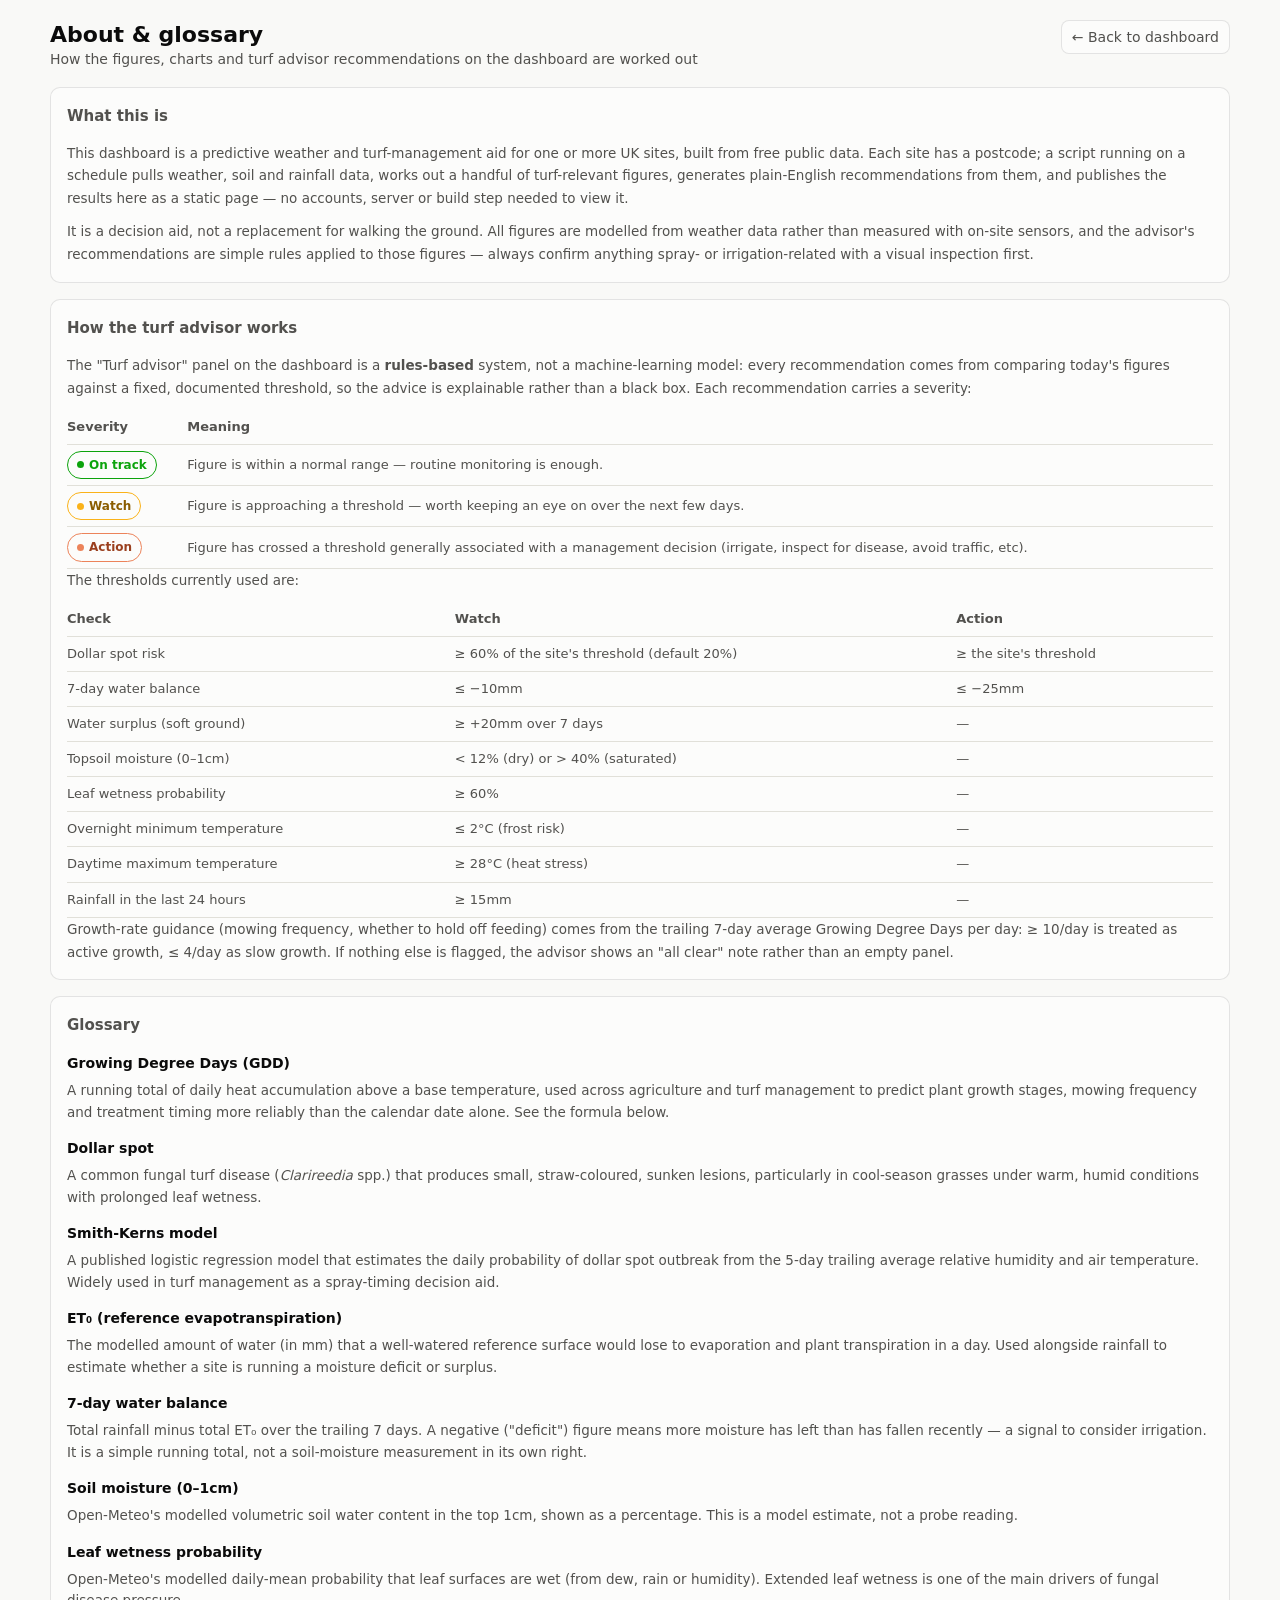
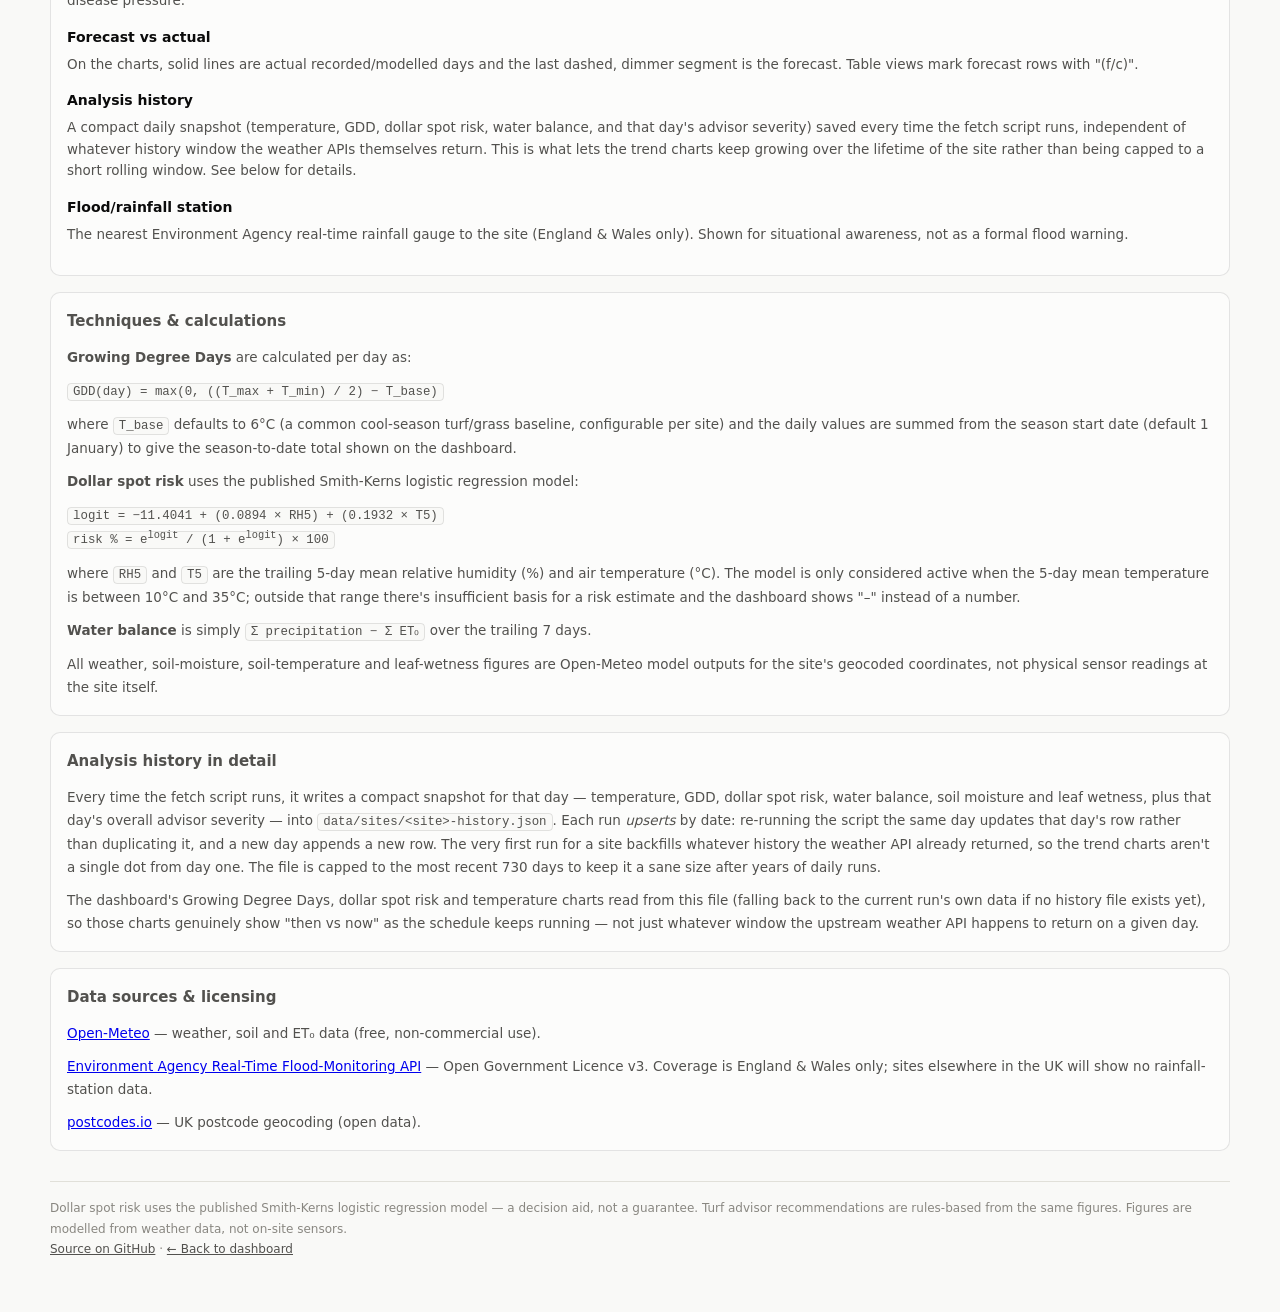
==== about.html @ 06ebc7b0 "Create about.html" ====
<!DOCTYPE html>
<html lang="en-GB">
<head>
<meta charset="UTF-8">
<meta name="viewport" content="width=device-width, initial-scale=1.0">
<title>About &amp; glossary — Farming &amp; Turf Weather Dashboard</title>
<meta name="description" content="How the Farming & Turf Weather Dashboard's advisor, growing degree days, disease risk and history charts are calculated, plus a glossary of terms.">
<link rel="stylesheet" href="assets/style.css">
</head>
<body>
<div class="wrap">

  <header class="app-header">
    <div>
      <h1>About &amp; glossary</h1>
      <p class="sub">How the figures, charts and turf advisor recommendations on the dashboard are worked out</p>
    </div>
    <div class="controls">
      <a class="nav-link" href="index.html">&larr; Back to dashboard</a>
    </div>
  </header>

  <div class="card about-prose">
    <h2>What this is</h2>
    <p>This dashboard is a predictive weather and turf-management aid for one or more UK sites, built from free public data. Each site has a postcode; a script running on a schedule pulls weather, soil and rainfall data, works out a handful of turf-relevant figures, generates plain-English recommendations from them, and publishes the results here as a static page &mdash; no accounts, server or build step needed to view it.</p>
    <p>It is a decision aid, not a replacement for walking the ground. All figures are modelled from weather data rather than measured with on-site sensors, and the advisor's recommendations are simple rules applied to those figures &mdash; always confirm anything spray- or irrigation-related with a visual inspection first.</p>
  </div>

  <div class="card about-prose">
    <h2>How the turf advisor works</h2>
    <p>The "Turf advisor" panel on the dashboard is a <strong>rules-based</strong> system, not a machine-learning model: every recommendation comes from comparing today's figures against a fixed, documented threshold, so the advice is explainable rather than a black box. Each recommendation carries a severity:</p>
    <table class="threshold-table">
      <thead><tr><th>Severity</th><th>Meaning</th></tr></thead>
      <tbody>
        <tr><td><span class="badge good"><span class="dot"></span>On track</span></td><td>Figure is within a normal range &mdash; routine monitoring is enough.</td></tr>
        <tr><td><span class="badge warning"><span class="dot"></span>Watch</span></td><td>Figure is approaching a threshold &mdash; worth keeping an eye on over the next few days.</td></tr>
        <tr><td><span class="badge serious"><span class="dot"></span>Action</span></td><td>Figure has crossed a threshold generally associated with a management decision (irrigate, inspect for disease, avoid traffic, etc).</td></tr>
      </tbody>
    </table>
    <p>The thresholds currently used are:</p>
    <table class="threshold-table">
      <thead><tr><th>Check</th><th>Watch</th><th>Action</th></tr></thead>
      <tbody>
        <tr><td>Dollar spot risk</td><td>&ge; 60% of the site's threshold (default 20%)</td><td>&ge; the site's threshold</td></tr>
        <tr><td>7-day water balance</td><td>&le; &minus;10mm</td><td>&le; &minus;25mm</td></tr>
        <tr><td>Water surplus (soft ground)</td><td>&ge; +20mm over 7 days</td><td>&mdash;</td></tr>
        <tr><td>Topsoil moisture (0&ndash;1cm)</td><td>&lt; 12% (dry) or &gt; 40% (saturated)</td><td>&mdash;</td></tr>
        <tr><td>Leaf wetness probability</td><td>&ge; 60%</td><td>&mdash;</td></tr>
        <tr><td>Overnight minimum temperature</td><td>&le; 2&deg;C (frost risk)</td><td>&mdash;</td></tr>
        <tr><td>Daytime maximum temperature</td><td>&ge; 28&deg;C (heat stress)</td><td>&mdash;</td></tr>
        <tr><td>Rainfall in the last 24 hours</td><td>&ge; 15mm</td><td>&mdash;</td></tr>
      </tbody>
    </table>
    <p>Growth-rate guidance (mowing frequency, whether to hold off feeding) comes from the trailing 7-day average Growing Degree Days per day: &ge; 10/day is treated as active growth, &le; 4/day as slow growth. If nothing else is flagged, the advisor shows an "all clear" note rather than an empty panel.</p>
  </div>

  <div class="card about-prose">
    <h2>Glossary</h2>
    <dl class="glossary">
      <dt>Growing Degree Days (GDD)</dt>
      <dd>A running total of daily heat accumulation above a base temperature, used across agriculture and turf management to predict plant growth stages, mowing frequency and treatment timing more reliably than the calendar date alone. See the formula below.</dd>

      <dt>Dollar spot</dt>
      <dd>A common fungal turf disease (<em>Clarireedia</em> spp.) that produces small, straw-coloured, sunken lesions, particularly in cool-season grasses under warm, humid conditions with prolonged leaf wetness.</dd>

      <dt>Smith-Kerns model</dt>
      <dd>A published logistic regression model that estimates the daily probability of dollar spot outbreak from the 5-day trailing average relative humidity and air temperature. Widely used in turf management as a spray-timing decision aid.</dd>

      <dt>ET&#8320; (reference evapotranspiration)</dt>
      <dd>The modelled amount of water (in mm) that a well-watered reference surface would lose to evaporation and plant transpiration in a day. Used alongside rainfall to estimate whether a site is running a moisture deficit or surplus.</dd>

      <dt>7-day water balance</dt>
      <dd>Total rainfall minus total ET&#8320; over the trailing 7 days. A negative ("deficit") figure means more moisture has left than has fallen recently &mdash; a signal to consider irrigation. It is a simple running total, not a soil-moisture measurement in its own right.</dd>

      <dt>Soil moisture (0&ndash;1cm)</dt>
      <dd>Open-Meteo's modelled volumetric soil water content in the top 1cm, shown as a percentage. This is a model estimate, not a probe reading.</dd>

      <dt>Leaf wetness probability</dt>
      <dd>Open-Meteo's modelled daily-mean probability that leaf surfaces are wet (from dew, rain or humidity). Extended leaf wetness is one of the main drivers of fungal disease pressure.</dd>

      <dt>Forecast vs actual</dt>
      <dd>On the charts, solid lines are actual recorded/modelled days and the last dashed, dimmer segment is the forecast. Table views mark forecast rows with "(f/c)".</dd>

      <dt>Analysis history</dt>
      <dd>A compact daily snapshot (temperature, GDD, dollar spot risk, water balance, and that day's advisor severity) saved every time the fetch script runs, independent of whatever history window the weather APIs themselves return. This is what lets the trend charts keep growing over the lifetime of the site rather than being capped to a short rolling window. See below for details.</dd>

      <dt>Flood/rainfall station</dt>
      <dd>The nearest Environment Agency real-time rainfall gauge to the site (England &amp; Wales only). Shown for situational awareness, not as a formal flood warning.</dd>
    </dl>
  </div>

  <div class="card about-prose">
    <h2>Techniques &amp; calculations</h2>
    <p><strong>Growing Degree Days</strong> are calculated per day as:</p>
    <p><code>GDD(day) = max(0, ((T_max + T_min) / 2) &minus; T_base)</code></p>
    <p>where <code>T_base</code> defaults to 6&deg;C (a common cool-season turf/grass baseline, configurable per site) and the daily values are summed from the season start date (default 1 January) to give the season-to-date total shown on the dashboard.</p>

    <p><strong>Dollar spot risk</strong> uses the published Smith-Kerns logistic regression model:</p>
    <p><code>logit = &minus;11.4041 + (0.0894 &times; RH5) + (0.1932 &times; T5)</code><br>
    <code>risk % = e<sup>logit</sup> / (1 + e<sup>logit</sup>) &times; 100</code></p>
    <p>where <code>RH5</code> and <code>T5</code> are the trailing 5-day mean relative humidity (%) and air temperature (&deg;C). The model is only considered active when the 5-day mean temperature is between 10&deg;C and 35&deg;C; outside that range there's insufficient basis for a risk estimate and the dashboard shows "&ndash;" instead of a number.</p>

    <p><strong>Water balance</strong> is simply <code>&Sigma; precipitation &minus; &Sigma; ET&#8320;</code> over the trailing 7 days.</p>

    <p>All weather, soil-moisture, soil-temperature and leaf-wetness figures are Open-Meteo model outputs for the site's geocoded coordinates, not physical sensor readings at the site itself.</p>
  </div>

  <div class="card about-prose">
    <h2>Analysis history in detail</h2>
    <p>Every time the fetch script runs, it writes a compact snapshot for that day &mdash; temperature, GDD, dollar spot risk, water balance, soil moisture and leaf wetness, plus that day's overall advisor severity &mdash; into <code>data/sites/&lt;site&gt;-history.json</code>. Each run <em>upserts</em> by date: re-running the script the same day updates that day's row rather than duplicating it, and a new day appends a new row. The very first run for a site backfills whatever history the weather API already returned, so the trend charts aren't a single dot from day one. The file is capped to the most recent 730 days to keep it a sane size after years of daily runs.</p>
    <p>The dashboard's Growing Degree Days, dollar spot risk and temperature charts read from this file (falling back to the current run's own data if no history file exists yet), so those charts genuinely show "then vs now" as the schedule keeps running &mdash; not just whatever window the upstream weather API happens to return on a given day.</p>
  </div>

  <div class="card about-prose">
    <h2>Data sources &amp; licensing</h2>
    <p><a href="https://open-meteo.com/" target="_blank" rel="noopener">Open-Meteo</a> &mdash; weather, soil and ET&#8320; data (free, non-commercial use).</p>
    <p><a href="https://environment.data.gov.uk/flood-monitoring/doc/reference" target="_blank" rel="noopener">Environment Agency Real-Time Flood-Monitoring API</a> &mdash; Open Government Licence v3. Coverage is England &amp; Wales only; sites elsewhere in the UK will show no rainfall-station data.</p>
    <p><a href="https://postcodes.io/" target="_blank" rel="noopener">postcodes.io</a> &mdash; UK postcode geocoding (open data).</p>
  </div>

  <footer class="app-footer">
    <div>Dollar spot risk uses the published Smith-Kerns logistic regression model &mdash; a decision aid, not a guarantee. Turf advisor recommendations are rules-based from the same figures. Figures are modelled from weather data, not on-site sensors.</div>
    <div><a href="https://github.com/" id="repo-link" target="_blank" rel="noopener">Source on GitHub</a> &middot; <a href="index.html">&larr; Back to dashboard</a></div>
  </footer>

</div>

<script>
  // Best-effort: fill the footer repo link from the page's own location if served from GitHub Pages
  try {
    const host = location.hostname; // e.g. username.github.io
    const path = location.pathname.split("/").filter(Boolean); // [repo, ...]
    if (host.endsWith("github.io") && path.length) {
      const user = host.split(".")[0];
      document.getElementById("repo-link").href = `https://github.com/${user}/${path[0]}`;
    }
  } catch (e) { /* non-critical */ }
</script>
</body>
</html>
---- assets/style.css ----
/* Farming Report — shared stylesheet for index.html and about.html.
   Keeping this in one file means both pages stay visually consistent
   without duplicating ~250 lines of CSS. */

:root {
  --surface-1:      #fcfcfb;
  --page-plane:     #f9f9f7;
  --text-primary:   #0b0b0b;
  --text-secondary: #52514e;
  --text-muted:     #898781;
  --gridline:       #e1e0d9;
  --baseline:       #c3c2b7;
  --border:         rgba(11,11,11,0.10);

  --series-1: #2a78d6; /* blue   - primary series (e.g. GDD, temp max) */
  --series-2: #1baf7a; /* aqua   - secondary series (e.g. temp min) */
  --series-3: #eda100; /* yellow */
  --series-5: #4a3aa7; /* violet */

  --seq-100: #cde2fb; --seq-450: #2a78d6; --seq-700: #0d366b;

  --div-pos: #2a78d6;  /* surplus */
  --div-neg: #e34948;  /* deficit */
  --div-mid: #f0efec;

  --status-good:     #0ca30c;
  --status-warning:  #fab219;
  --status-serious:  #ec835a;
  --status-critical: #d03b3b;

  --radius: 10px;
}
@media (prefers-color-scheme: dark) {
  :root {
    --surface-1:      #1a1a19;
    --page-plane:     #0d0d0d;
    --text-primary:   #ffffff;
    --text-secondary: #c3c2b7;
    --text-muted:     #898781;
    --gridline:       #2c2c2a;
    --baseline:       #383835;
    --border:         rgba(255,255,255,0.10);

    --series-1: #3987e5;
    --series-2: #199e70;
    --series-3: #c98500;
    --series-5: #9085e9;

    --div-pos: #3987e5;
    --div-neg: #e66767;
    --div-mid: #383835;

    --status-good:     #0ca30c;
    --status-warning:  #fab219;
    --status-serious:  #ec835a;
    --status-critical: #d03b3b;
  }
}

* { box-sizing: border-box; }
html, body {
  margin: 0; padding: 0;
  background: var(--page-plane);
  color: var(--text-primary);
  font-family: system-ui, -apple-system, "Segoe UI", sans-serif;
}
body { padding: 20px 16px 60px; }
.wrap { max-width: 1180px; margin: 0 auto; }

header.app-header {
  display: flex; flex-wrap: wrap; align-items: baseline; justify-content: space-between;
  gap: 12px; margin-bottom: 20px;
}
header.app-header h1 { font-size: 22px; margin: 0 0 4px; font-weight: 650; }
header.app-header p.sub { margin: 0; color: var(--text-secondary); font-size: 14px; }

.controls { display: flex; align-items: center; gap: 10px; flex-wrap: wrap; }
select {
  font: inherit; font-size: 14px; padding: 8px 10px; border-radius: 8px;
  border: 1px solid var(--border); background: var(--surface-1); color: var(--text-primary);
}
.updated-badge { font-size: 12px; color: var(--text-muted); }

.nav-link {
  font-size: 14px; color: var(--text-secondary); text-decoration: none;
  padding: 8px 10px; border: 1px solid var(--border); border-radius: 8px;
  background: var(--surface-1); display: inline-block;
}
.nav-link:hover { color: var(--text-primary); border-color: var(--text-secondary); }

.card {
  background: var(--surface-1); border: 1px solid var(--border); border-radius: var(--radius);
  padding: 16px; margin-bottom: 16px;
}
.card h2 { font-size: 15px; margin: 0 0 12px; font-weight: 650; }
.card h2 .unit { color: var(--text-muted); font-weight: 400; }
.card-foot { margin-top: 8px; font-size: 12px; color: var(--text-muted); }

.kpi-grid {
  display: grid; grid-template-columns: repeat(auto-fit, minmax(150px, 1fr));
  gap: 12px; margin-bottom: 16px;
}
.stat-tile {
  background: var(--surface-1); border: 1px solid var(--border); border-radius: var(--radius);
  padding: 14px 16px;
}
.stat-tile .label { font-size: 12px; color: var(--text-secondary); margin-bottom: 6px; }
.stat-tile .value { font-size: 26px; font-weight: 650; line-height: 1.1; }
.stat-tile .value .unit { font-size: 14px; font-weight: 500; color: var(--text-secondary); margin-left: 2px; }
.stat-tile .foot { font-size: 12px; color: var(--text-muted); margin-top: 6px; }

.badge {
  display: inline-flex; align-items: center; gap: 5px; font-size: 12px; font-weight: 600;
  padding: 3px 9px; border-radius: 999px; border: 1px solid transparent;
}
.badge .dot { width: 7px; height: 7px; border-radius: 50%; display: inline-block; }
.badge.good { color: var(--status-good); border-color: var(--status-good); }
.badge.good .dot { background: var(--status-good); }
.badge.warning { color: #8a5c00; border-color: var(--status-warning); }
.badge.warning .dot { background: var(--status-warning); }
.badge.serious { color: #9a3f1e; border-color: var(--status-serious); }
.badge.serious .dot { background: var(--status-serious); }
.badge.neutral { color: var(--text-secondary); border-color: var(--border); }
.badge.neutral .dot { background: var(--text-muted); }

.charts-grid { display: grid; grid-template-columns: 1fr 1fr; gap: 16px; }
@media (max-width: 800px) { .charts-grid { grid-template-columns: 1fr; } }

.legend { display: flex; gap: 14px; flex-wrap: wrap; margin-bottom: 8px; font-size: 12px; color: var(--text-secondary); }
.legend .key { display: inline-flex; align-items: center; gap: 6px; }
.legend .swatch { width: 10px; height: 10px; border-radius: 3px; display: inline-block; }
.legend .line-swatch { width: 14px; height: 2px; border-radius: 1px; display: inline-block; }

svg.chart { width: 100%; height: auto; display: block; overflow: visible; }
.chart-tooltip {
  position: fixed; pointer-events: none; z-index: 50; background: var(--text-primary);
  color: var(--surface-1); font-size: 12px; padding: 6px 9px; border-radius: 6px;
  line-height: 1.4; box-shadow: 0 4px 14px rgba(0,0,0,0.2); white-space: nowrap; display: none;
}

.table-toggle {
  background: none; border: none; color: var(--text-secondary); font-size: 12px;
  text-decoration: underline; cursor: pointer; padding: 0; margin-top: 8px;
}
table.data-table { width: 100%; border-collapse: collapse; font-size: 13px; margin-top: 10px; display: none; }
table.data-table.shown { display: table; }
table.data-table th, table.data-table td {
  text-align: right; padding: 6px 8px; border-bottom: 1px solid var(--gridline);
  font-variant-numeric: tabular-nums;
}
table.data-table th:first-child, table.data-table td:first-child { text-align: left; font-variant-numeric: normal; }
table.data-table th { color: var(--text-secondary); font-weight: 600; }

.forecast-table-wrap { overflow-x: auto; }
table.forecast-table { width: 100%; border-collapse: collapse; font-size: 13px; min-width: 640px; }
table.forecast-table th, table.forecast-table td {
  text-align: right; padding: 8px 10px; border-bottom: 1px solid var(--gridline);
  font-variant-numeric: tabular-nums;
}
table.forecast-table th:first-child, table.forecast-table td:first-child { text-align: left; font-variant-numeric: normal; }
table.forecast-table th { color: var(--text-secondary); font-weight: 600; font-size: 12px; }

.flood-grid { display: grid; grid-template-columns: repeat(auto-fit, minmax(160px, 1fr)); gap: 12px; }
.empty-note { color: var(--text-muted); font-size: 13px; padding: 10px 0; }

footer.app-footer {
  margin-top: 30px; padding-top: 16px; border-top: 1px solid var(--gridline);
  font-size: 12px; color: var(--text-muted); line-height: 1.7;
}
footer.app-footer a { color: var(--text-secondary); }

.site-errors { font-size: 12px; color: var(--status-serious); margin-top: 4px; }

/* ---- Turf advisor recommendation cards ---- */
.advisor-grid { display: flex; flex-direction: column; gap: 10px; }
.advisor-item {
  display: flex; gap: 12px; padding: 12px 14px; border-radius: 8px;
  border: 1px solid var(--border); background: var(--page-plane);
}
.advisor-item .sev-bar { width: 4px; border-radius: 2px; flex: 0 0 auto; align-self: stretch; }
.advisor-item.good .sev-bar { background: var(--status-good); }
.advisor-item.warning .sev-bar { background: var(--status-warning); }
.advisor-item.serious .sev-bar { background: var(--status-serious); }
.advisor-item .advisor-body { flex: 1 1 auto; min-width: 0; }
.advisor-item h3 { margin: 0 0 4px; font-size: 14px; font-weight: 650; display: flex; align-items: center; gap: 8px; flex-wrap: wrap; }
.advisor-item p { margin: 0; font-size: 13px; color: var(--text-secondary); line-height: 1.55; }

.trend-note { font-size: 11px; color: var(--text-muted); margin-left: 4px; white-space: nowrap; }

/* ---- About page: glossary + prose ---- */
.about-prose { font-size: 13.5px; color: var(--text-secondary); line-height: 1.7; }
.about-prose p { margin: 0 0 10px; }
.about-prose p:last-child { margin-bottom: 0; }
.about-prose code {
  background: var(--page-plane); border: 1px solid var(--border); padding: 1px 5px;
  border-radius: 4px; font-size: 0.92em;
}
dl.glossary dt { font-weight: 650; margin-top: 14px; font-size: 14px; color: var(--text-primary); }
dl.glossary dt:first-child { margin-top: 0; }
dl.glossary dd { margin: 4px 0 0; color: var(--text-secondary); font-size: 13.5px; line-height: 1.6; }
.threshold-table { width: 100%; border-collapse: collapse; font-size: 13px; margin-top: 6px; }
.threshold-table th, .threshold-table td {
  text-align: left; padding: 6px 10px 6px 0; border-bottom: 1px solid var(--gridline);
}
.threshold-table th { color: var(--text-secondary); font-weight: 600; }
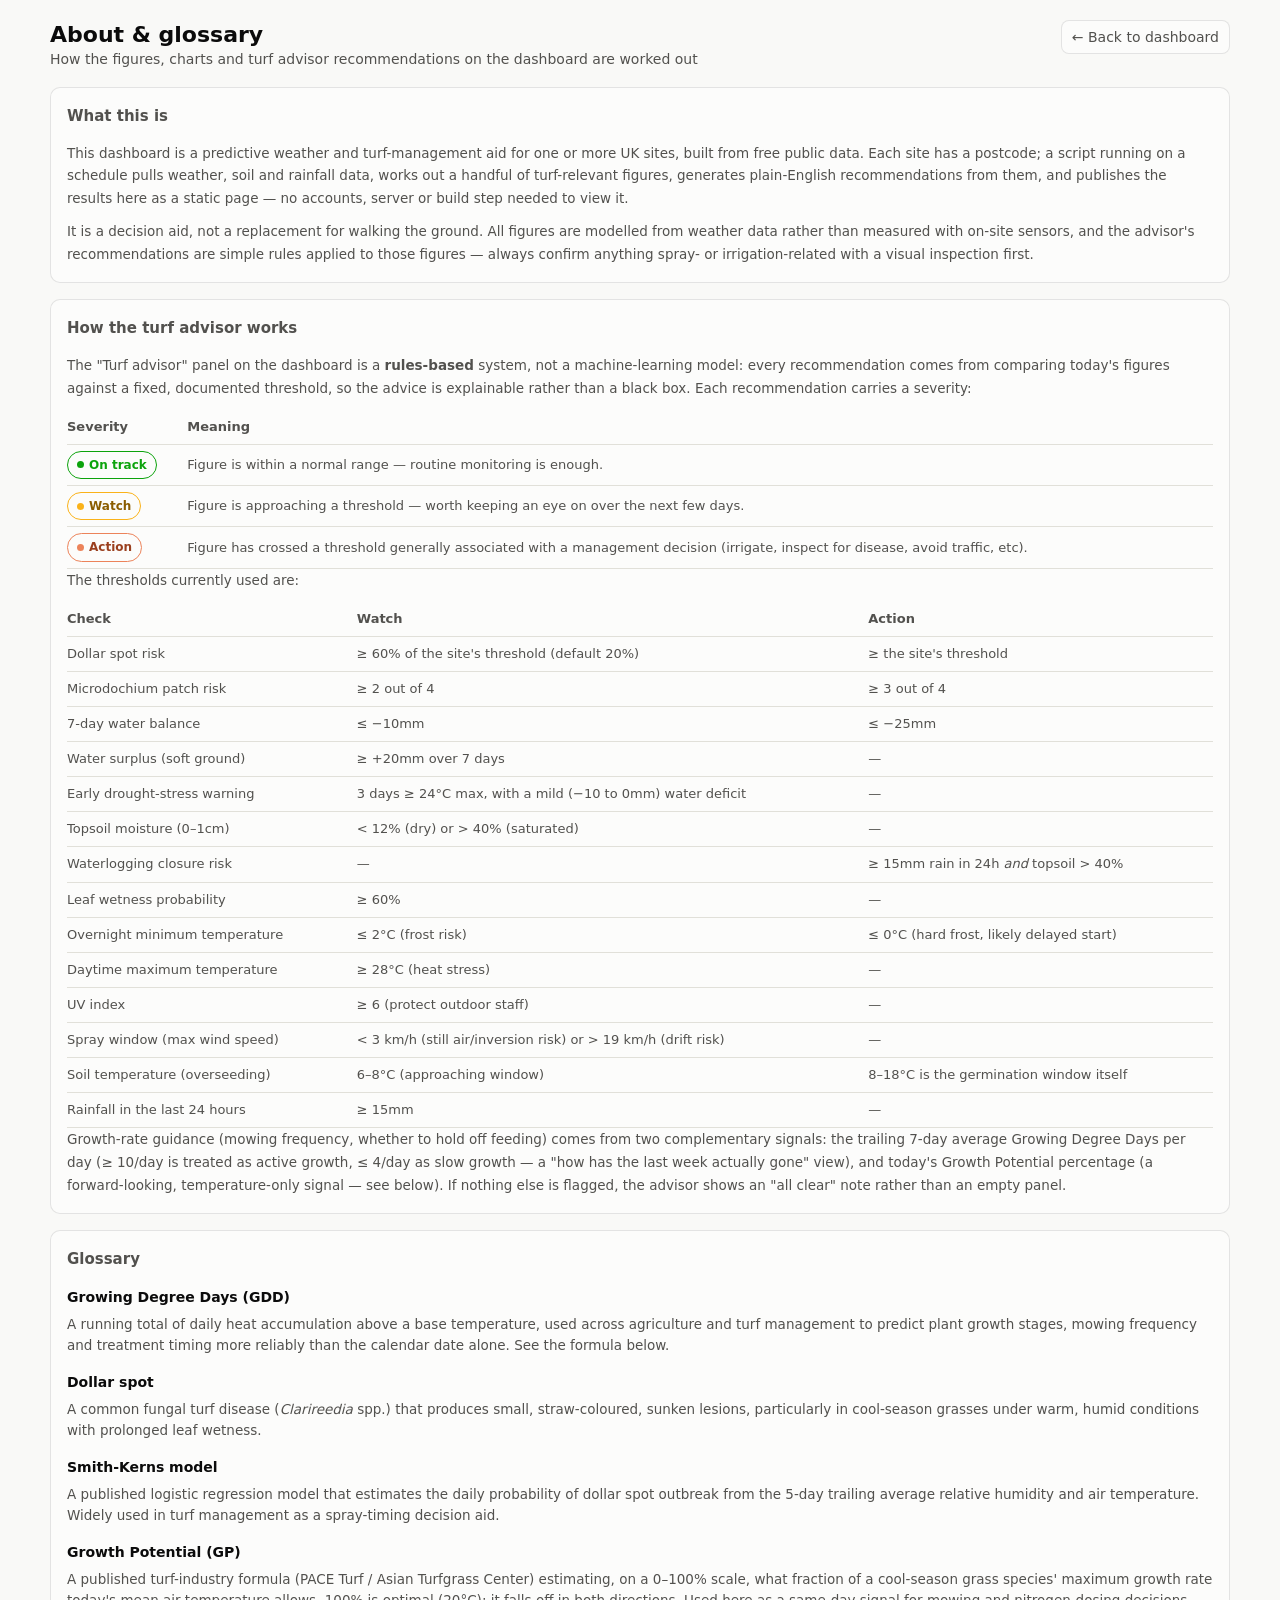
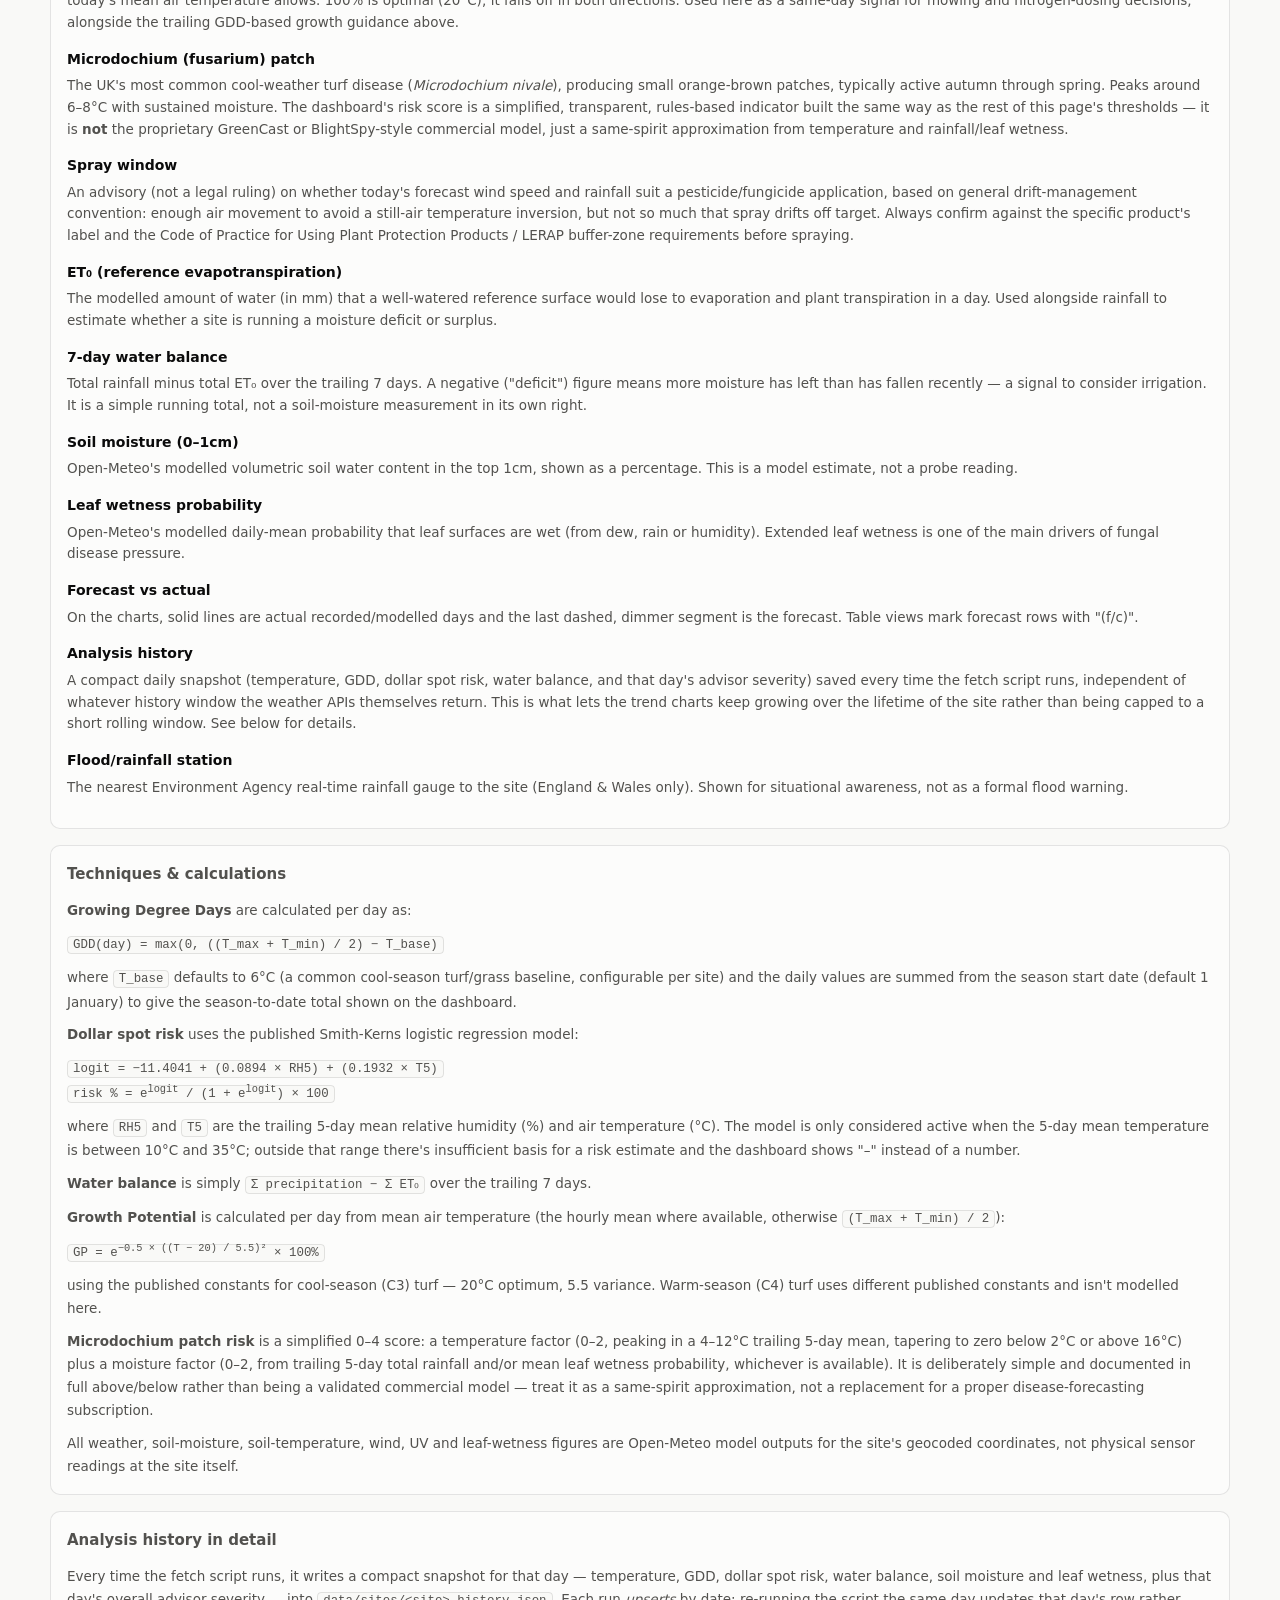
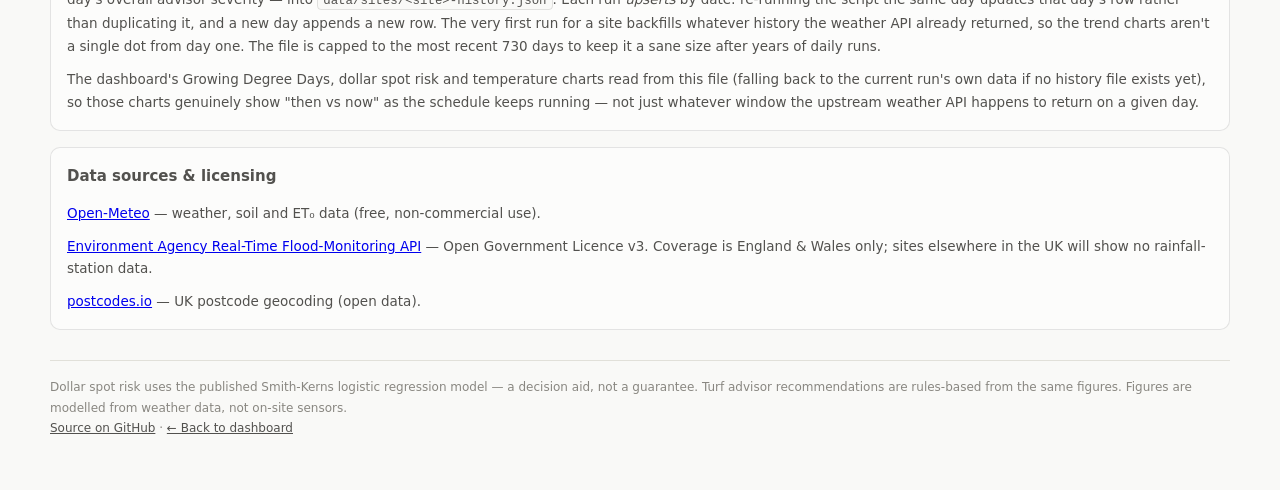
==== commit f2afc41d: "Add growth potential, microdochium risk, spray window, UV, seeding-window, closure-risk and early-wi" ====
--- a/about.html
+++ b/about.html
@@ -42,16 +42,22 @@
       <thead><tr><th>Check</th><th>Watch</th><th>Action</th></tr></thead>
       <tbody>
         <tr><td>Dollar spot risk</td><td>&ge; 60% of the site's threshold (default 20%)</td><td>&ge; the site's threshold</td></tr>
+        <tr><td>Microdochium patch risk</td><td>&ge; 2 out of 4</td><td>&ge; 3 out of 4</td></tr>
         <tr><td>7-day water balance</td><td>&le; &minus;10mm</td><td>&le; &minus;25mm</td></tr>
         <tr><td>Water surplus (soft ground)</td><td>&ge; +20mm over 7 days</td><td>&mdash;</td></tr>
+        <tr><td>Early drought-stress warning</td><td>3 days &ge; 24&deg;C max, with a mild (&minus;10 to 0mm) water deficit</td><td>&mdash;</td></tr>
         <tr><td>Topsoil moisture (0&ndash;1cm)</td><td>&lt; 12% (dry) or &gt; 40% (saturated)</td><td>&mdash;</td></tr>
+        <tr><td>Waterlogging closure risk</td><td>&mdash;</td><td>&ge; 15mm rain in 24h <em>and</em> topsoil &gt; 40%</td></tr>
         <tr><td>Leaf wetness probability</td><td>&ge; 60%</td><td>&mdash;</td></tr>
-        <tr><td>Overnight minimum temperature</td><td>&le; 2&deg;C (frost risk)</td><td>&mdash;</td></tr>
+        <tr><td>Overnight minimum temperature</td><td>&le; 2&deg;C (frost risk)</td><td>&le; 0&deg;C (hard frost, likely delayed start)</td></tr>
         <tr><td>Daytime maximum temperature</td><td>&ge; 28&deg;C (heat stress)</td><td>&mdash;</td></tr>
+        <tr><td>UV index</td><td>&ge; 6 (protect outdoor staff)</td><td>&mdash;</td></tr>
+        <tr><td>Spray window (max wind speed)</td><td>&lt; 3 km/h (still air/inversion risk) or &gt; 19 km/h (drift risk)</td><td>&mdash;</td></tr>
+        <tr><td>Soil temperature (overseeding)</td><td>6&ndash;8&deg;C (approaching window)</td><td>8&ndash;18&deg;C is the germination window itself</td></tr>
         <tr><td>Rainfall in the last 24 hours</td><td>&ge; 15mm</td><td>&mdash;</td></tr>
       </tbody>
     </table>
-    <p>Growth-rate guidance (mowing frequency, whether to hold off feeding) comes from the trailing 7-day average Growing Degree Days per day: &ge; 10/day is treated as active growth, &le; 4/day as slow growth. If nothing else is flagged, the advisor shows an "all clear" note rather than an empty panel.</p>
+    <p>Growth-rate guidance (mowing frequency, whether to hold off feeding) comes from two complementary signals: the trailing 7-day average Growing Degree Days per day (&ge; 10/day is treated as active growth, &le; 4/day as slow growth &mdash; a "how has the last week actually gone" view), and today's Growth Potential percentage (a forward-looking, temperature-only signal &mdash; see below). If nothing else is flagged, the advisor shows an "all clear" note rather than an empty panel.</p>
   </div>
 
   <div class="card about-prose">
@@ -65,6 +71,15 @@
 
       <dt>Smith-Kerns model</dt>
       <dd>A published logistic regression model that estimates the daily probability of dollar spot outbreak from the 5-day trailing average relative humidity and air temperature. Widely used in turf management as a spray-timing decision aid.</dd>
+
+      <dt>Growth Potential (GP)</dt>
+      <dd>A published turf-industry formula (PACE Turf / Asian Turfgrass Center) estimating, on a 0&ndash;100% scale, what fraction of a cool-season grass species' maximum growth rate today's mean air temperature allows. 100% is optimal (20&deg;C); it falls off in both directions. Used here as a same-day signal for mowing and nitrogen-dosing decisions, alongside the trailing GDD-based growth guidance above.</dd>
+
+      <dt>Microdochium (fusarium) patch</dt>
+      <dd>The UK's most common cool-weather turf disease (<em>Microdochium nivale</em>), producing small orange-brown patches, typically active autumn through spring. Peaks around 6&ndash;8&deg;C with sustained moisture. The dashboard's risk score is a simplified, transparent, rules-based indicator built the same way as the rest of this page's thresholds &mdash; it is <strong>not</strong> the proprietary GreenCast or BlightSpy-style commercial model, just a same-spirit approximation from temperature and rainfall/leaf wetness.</dd>
+
+      <dt>Spray window</dt>
+      <dd>An advisory (not a legal ruling) on whether today's forecast wind speed and rainfall suit a pesticide/fungicide application, based on general drift-management convention: enough air movement to avoid a still-air temperature inversion, but not so much that spray drifts off target. Always confirm against the specific product's label and the Code of Practice for Using Plant Protection Products / LERAP buffer-zone requirements before spraying.</dd>
 
       <dt>ET&#8320; (reference evapotranspiration)</dt>
       <dd>The modelled amount of water (in mm) that a well-watered reference surface would lose to evaporation and plant transpiration in a day. Used alongside rainfall to estimate whether a site is running a moisture deficit or surplus.</dd>
@@ -102,7 +117,13 @@
 
     <p><strong>Water balance</strong> is simply <code>&Sigma; precipitation &minus; &Sigma; ET&#8320;</code> over the trailing 7 days.</p>
 
-    <p>All weather, soil-moisture, soil-temperature and leaf-wetness figures are Open-Meteo model outputs for the site's geocoded coordinates, not physical sensor readings at the site itself.</p>
+    <p><strong>Growth Potential</strong> is calculated per day from mean air temperature (the hourly mean where available, otherwise <code>(T_max + T_min) / 2</code>):</p>
+    <p><code>GP = e<sup>&minus;0.5 &times; ((T &minus; 20) / 5.5)&sup2;</sup> &times; 100%</code></p>
+    <p>using the published constants for cool-season (C3) turf &mdash; 20&deg;C optimum, 5.5 variance. Warm-season (C4) turf uses different published constants and isn't modelled here.</p>
+
+    <p><strong>Microdochium patch risk</strong> is a simplified 0&ndash;4 score: a temperature factor (0&ndash;2, peaking in a 4&ndash;12&deg;C trailing 5-day mean, tapering to zero below 2&deg;C or above 16&deg;C) plus a moisture factor (0&ndash;2, from trailing 5-day total rainfall and/or mean leaf wetness probability, whichever is available). It is deliberately simple and documented in full above/below rather than being a validated commercial model &mdash; treat it as a same-spirit approximation, not a replacement for a proper disease-forecasting subscription.</p>
+
+    <p>All weather, soil-moisture, soil-temperature, wind, UV and leaf-wetness figures are Open-Meteo model outputs for the site's geocoded coordinates, not physical sensor readings at the site itself.</p>
   </div>
 
   <div class="card about-prose">
--- a/assets/style.css
+++ b/assets/style.css
@@ -15,7 +15,9 @@
   --series-1: #2a78d6; /* blue   - primary series (e.g. GDD, temp max) */
   --series-2: #1baf7a; /* aqua   - secondary series (e.g. temp min) */
   --series-3: #eda100; /* yellow */
-  --series-5: #4a3aa7; /* violet */
+  --series-4: #4f8a3d; /* green  - growth potential */
+  --series-5: #4a3aa7; /* violet - dollar spot risk */
+  --series-6: #c0463a; /* rust   - microdochium risk */
 
   --seq-100: #cde2fb; --seq-450: #2a78d6; --seq-700: #0d366b;
 
@@ -44,7 +46,9 @@
     --series-1: #3987e5;
     --series-2: #199e70;
     --series-3: #c98500;
+    --series-4: #6bb04f;
     --series-5: #9085e9;
+    --series-6: #de6b5e;
 
     --div-pos: #3987e5;
     --div-neg: #e66767;
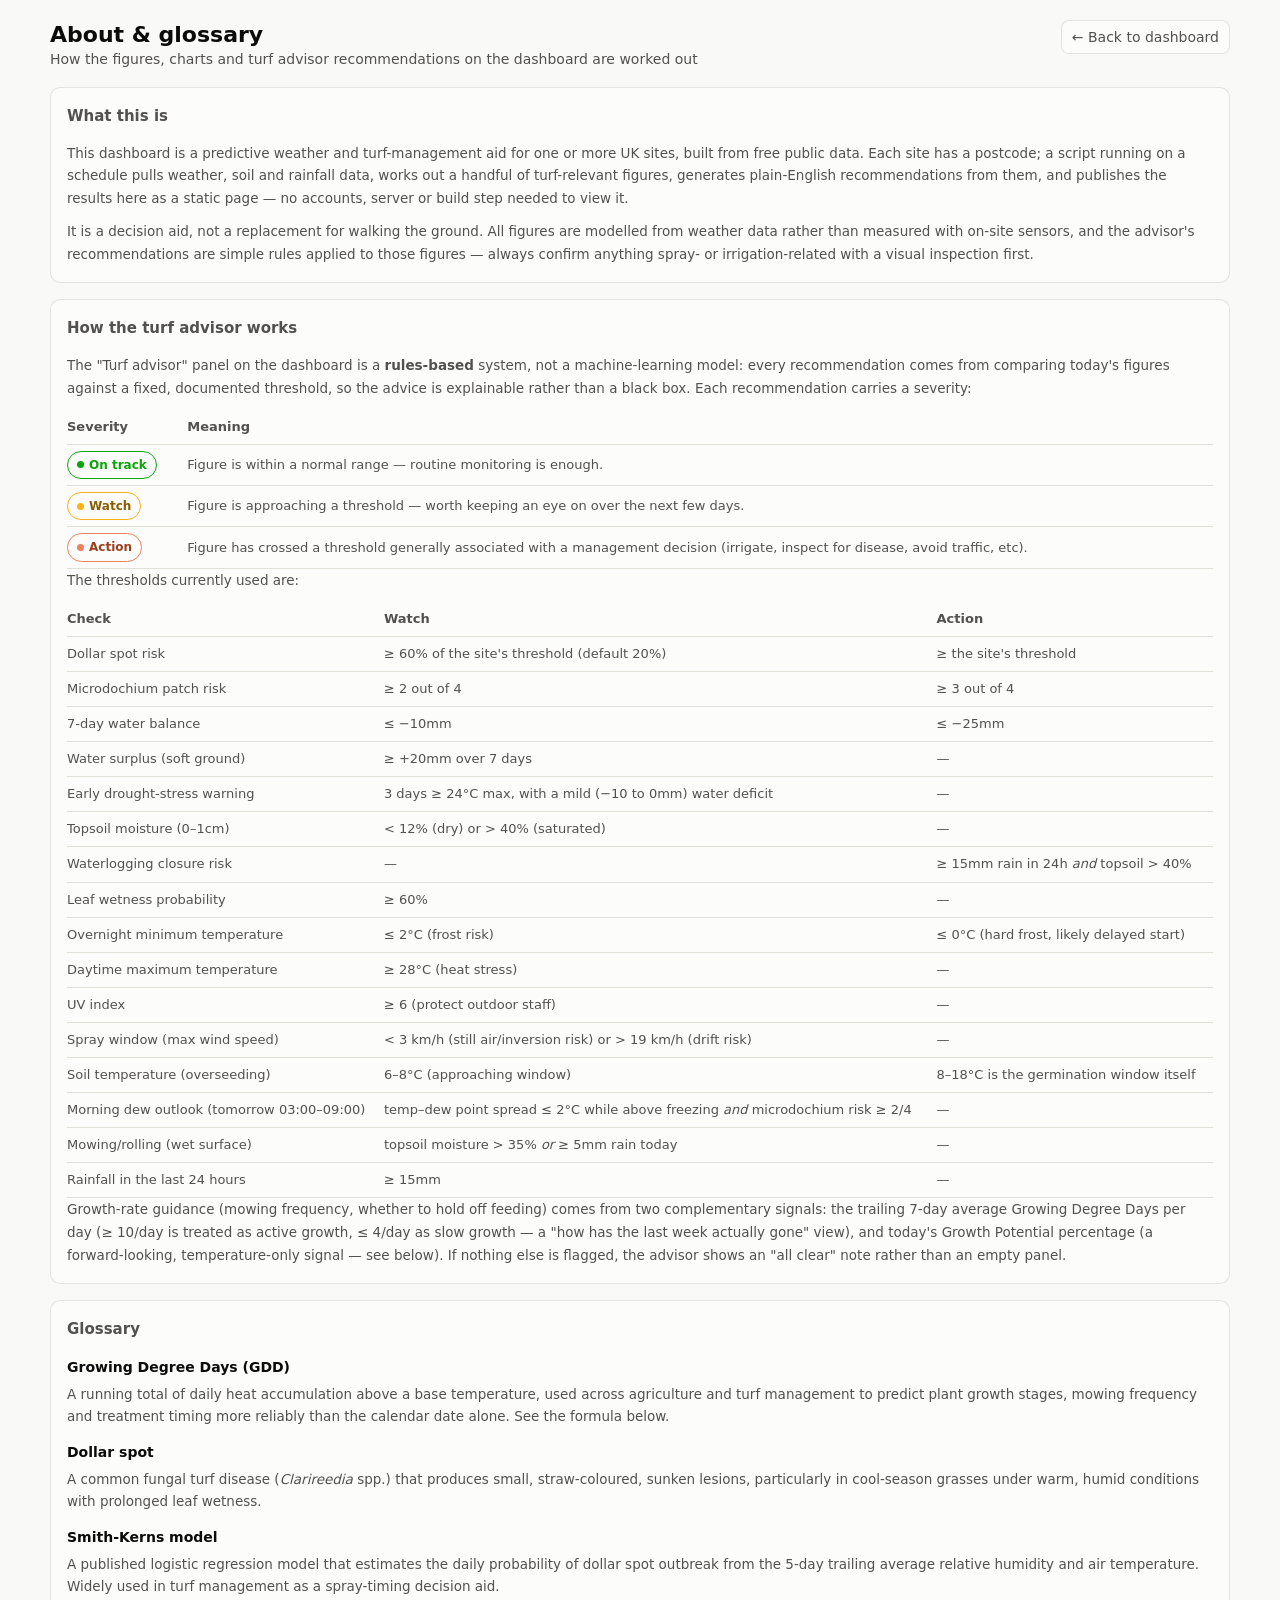
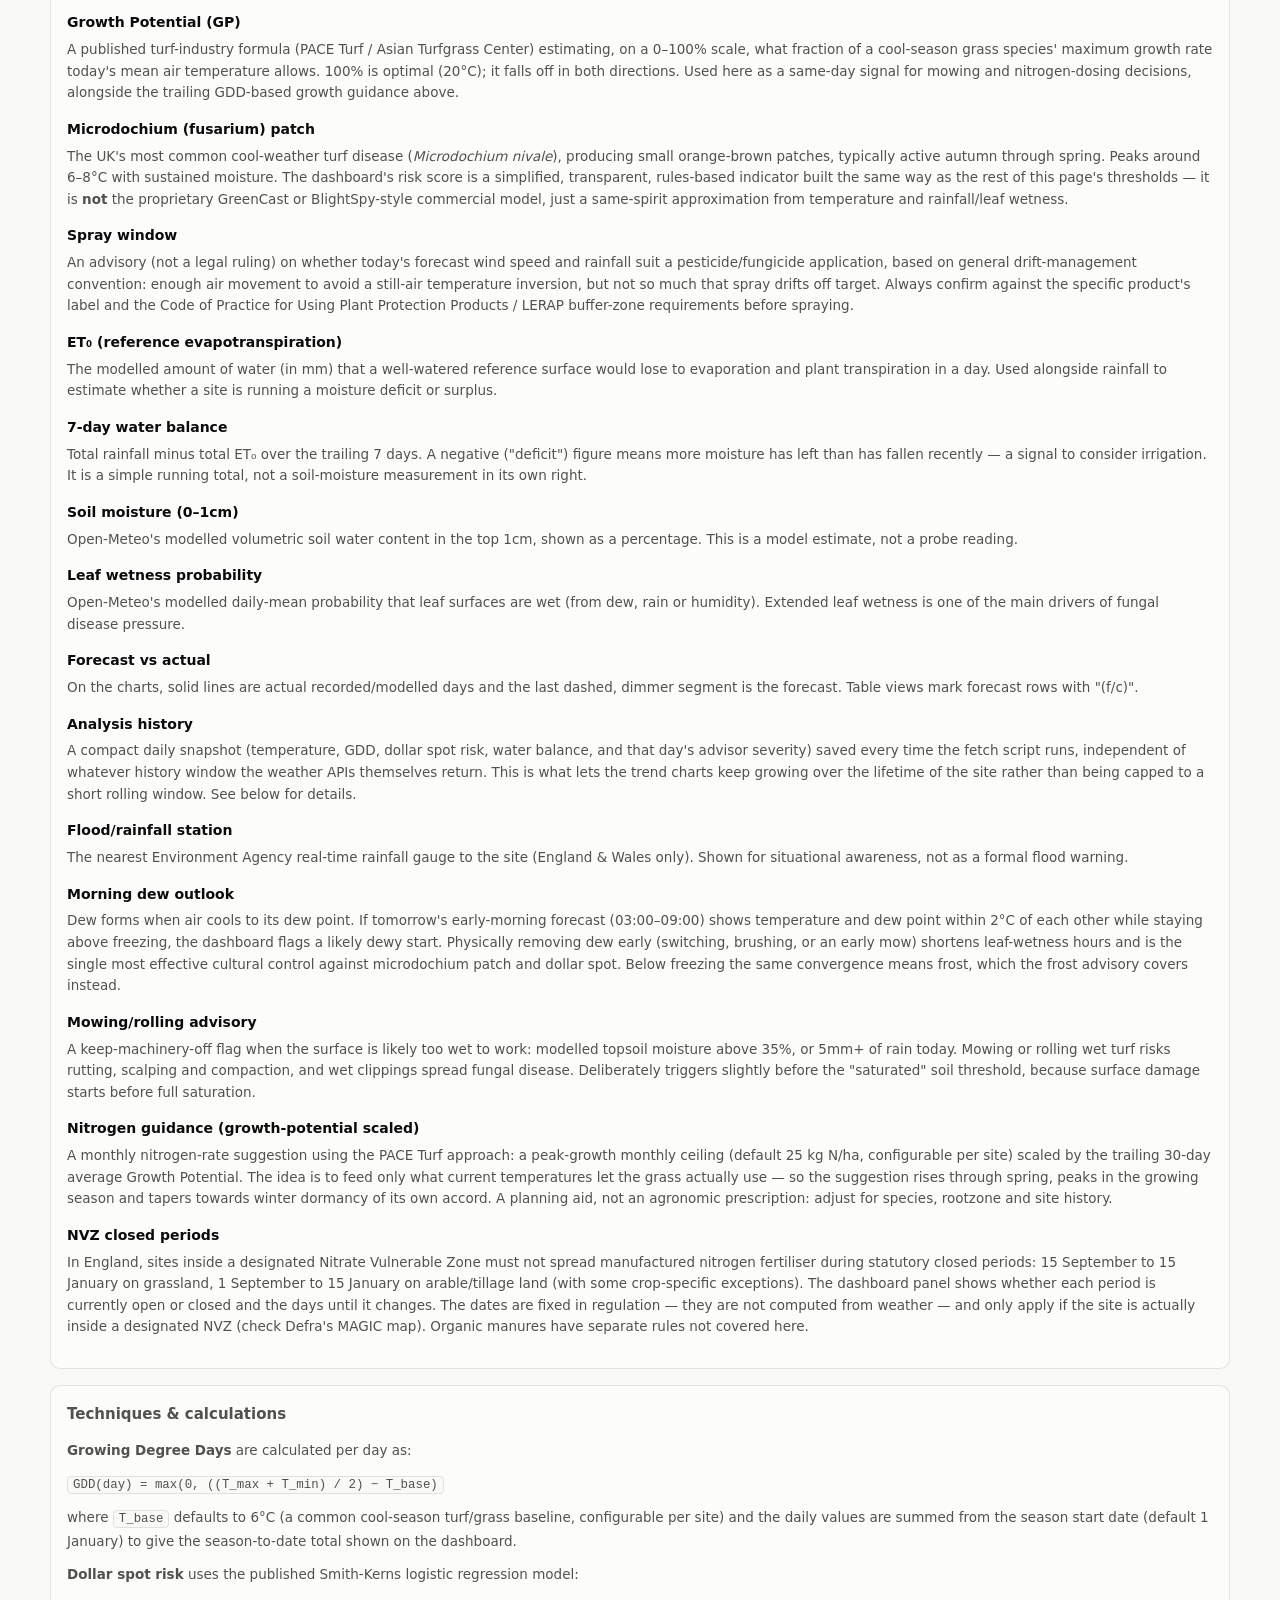
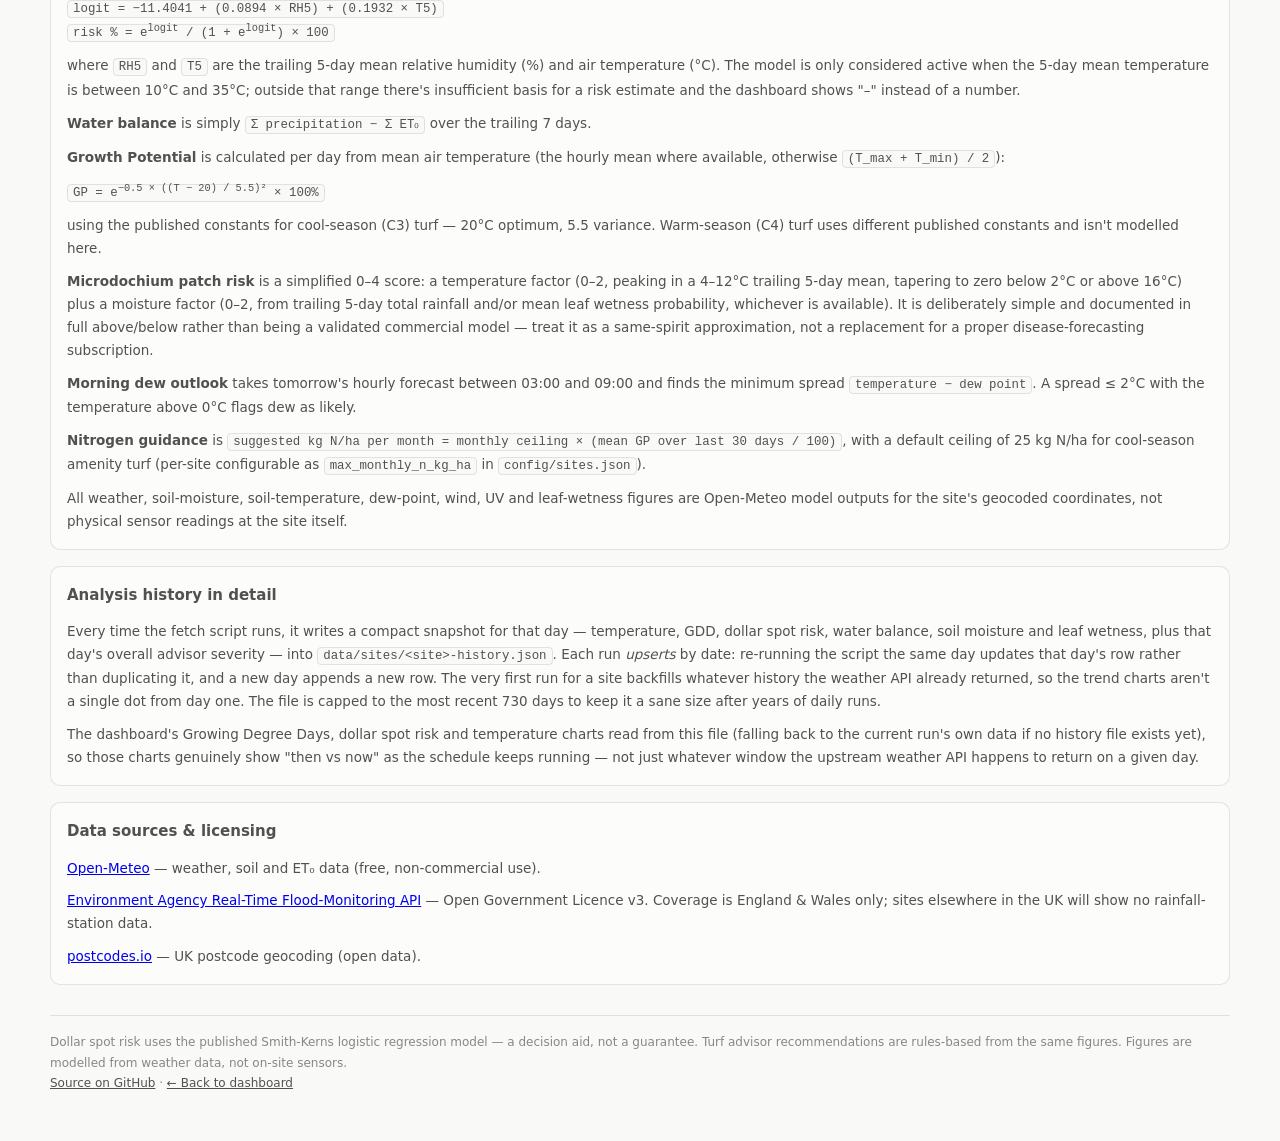
==== commit 32792b1c: "Document dew, mowing, N guidance and NVZ panels in glossary Co-Authored-By: Claude Fable 5 <noreply@" ====
--- a/about.html
+++ b/about.html
@@ -54,6 +54,8 @@
         <tr><td>UV index</td><td>&ge; 6 (protect outdoor staff)</td><td>&mdash;</td></tr>
         <tr><td>Spray window (max wind speed)</td><td>&lt; 3 km/h (still air/inversion risk) or &gt; 19 km/h (drift risk)</td><td>&mdash;</td></tr>
         <tr><td>Soil temperature (overseeding)</td><td>6&ndash;8&deg;C (approaching window)</td><td>8&ndash;18&deg;C is the germination window itself</td></tr>
+        <tr><td>Morning dew outlook (tomorrow 03:00&ndash;09:00)</td><td>temp&ndash;dew point spread &le; 2&deg;C while above freezing <em>and</em> microdochium risk &ge; 2/4</td><td>&mdash;</td></tr>
+        <tr><td>Mowing/rolling (wet surface)</td><td>topsoil moisture &gt; 35% <em>or</em> &ge; 5mm rain today</td><td>&mdash;</td></tr>
         <tr><td>Rainfall in the last 24 hours</td><td>&ge; 15mm</td><td>&mdash;</td></tr>
       </tbody>
     </table>
@@ -101,6 +103,18 @@
 
       <dt>Flood/rainfall station</dt>
       <dd>The nearest Environment Agency real-time rainfall gauge to the site (England &amp; Wales only). Shown for situational awareness, not as a formal flood warning.</dd>
+
+      <dt>Morning dew outlook</dt>
+      <dd>Dew forms when air cools to its dew point. If tomorrow's early-morning forecast (03:00&ndash;09:00) shows temperature and dew point within 2&deg;C of each other while staying above freezing, the dashboard flags a likely dewy start. Physically removing dew early (switching, brushing, or an early mow) shortens leaf-wetness hours and is the single most effective cultural control against microdochium patch and dollar spot. Below freezing the same convergence means frost, which the frost advisory covers instead.</dd>
+
+      <dt>Mowing/rolling advisory</dt>
+      <dd>A keep-machinery-off flag when the surface is likely too wet to work: modelled topsoil moisture above 35%, or 5mm+ of rain today. Mowing or rolling wet turf risks rutting, scalping and compaction, and wet clippings spread fungal disease. Deliberately triggers slightly before the "saturated" soil threshold, because surface damage starts before full saturation.</dd>
+
+      <dt>Nitrogen guidance (growth-potential scaled)</dt>
+      <dd>A monthly nitrogen-rate suggestion using the PACE Turf approach: a peak-growth monthly ceiling (default 25 kg N/ha, configurable per site) scaled by the trailing 30-day average Growth Potential. The idea is to feed only what current temperatures let the grass actually use &mdash; so the suggestion rises through spring, peaks in the growing season and tapers towards winter dormancy of its own accord. A planning aid, not an agronomic prescription: adjust for species, rootzone and site history.</dd>
+
+      <dt>NVZ closed periods</dt>
+      <dd>In England, sites inside a designated Nitrate Vulnerable Zone must not spread manufactured nitrogen fertiliser during statutory closed periods: 15 September to 15 January on grassland, 1 September to 15 January on arable/tillage land (with some crop-specific exceptions). The dashboard panel shows whether each period is currently open or closed and the days until it changes. The dates are fixed in regulation &mdash; they are not computed from weather &mdash; and only apply if the site is actually inside a designated NVZ (check Defra's MAGIC map). Organic manures have separate rules not covered here.</dd>
     </dl>
   </div>
 
@@ -123,7 +137,11 @@
 
     <p><strong>Microdochium patch risk</strong> is a simplified 0&ndash;4 score: a temperature factor (0&ndash;2, peaking in a 4&ndash;12&deg;C trailing 5-day mean, tapering to zero below 2&deg;C or above 16&deg;C) plus a moisture factor (0&ndash;2, from trailing 5-day total rainfall and/or mean leaf wetness probability, whichever is available). It is deliberately simple and documented in full above/below rather than being a validated commercial model &mdash; treat it as a same-spirit approximation, not a replacement for a proper disease-forecasting subscription.</p>
 
-    <p>All weather, soil-moisture, soil-temperature, wind, UV and leaf-wetness figures are Open-Meteo model outputs for the site's geocoded coordinates, not physical sensor readings at the site itself.</p>
+    <p><strong>Morning dew outlook</strong> takes tomorrow's hourly forecast between 03:00 and 09:00 and finds the minimum spread <code>temperature &minus; dew point</code>. A spread &le; 2&deg;C with the temperature above 0&deg;C flags dew as likely.</p>
+
+    <p><strong>Nitrogen guidance</strong> is <code>suggested kg N/ha per month = monthly ceiling &times; (mean GP over last 30 days / 100)</code>, with a default ceiling of 25 kg N/ha for cool-season amenity turf (per-site configurable as <code>max_monthly_n_kg_ha</code> in <code>config/sites.json</code>).</p>
+
+    <p>All weather, soil-moisture, soil-temperature, dew-point, wind, UV and leaf-wetness figures are Open-Meteo model outputs for the site's geocoded coordinates, not physical sensor readings at the site itself.</p>
   </div>
 
   <div class="card about-prose">
